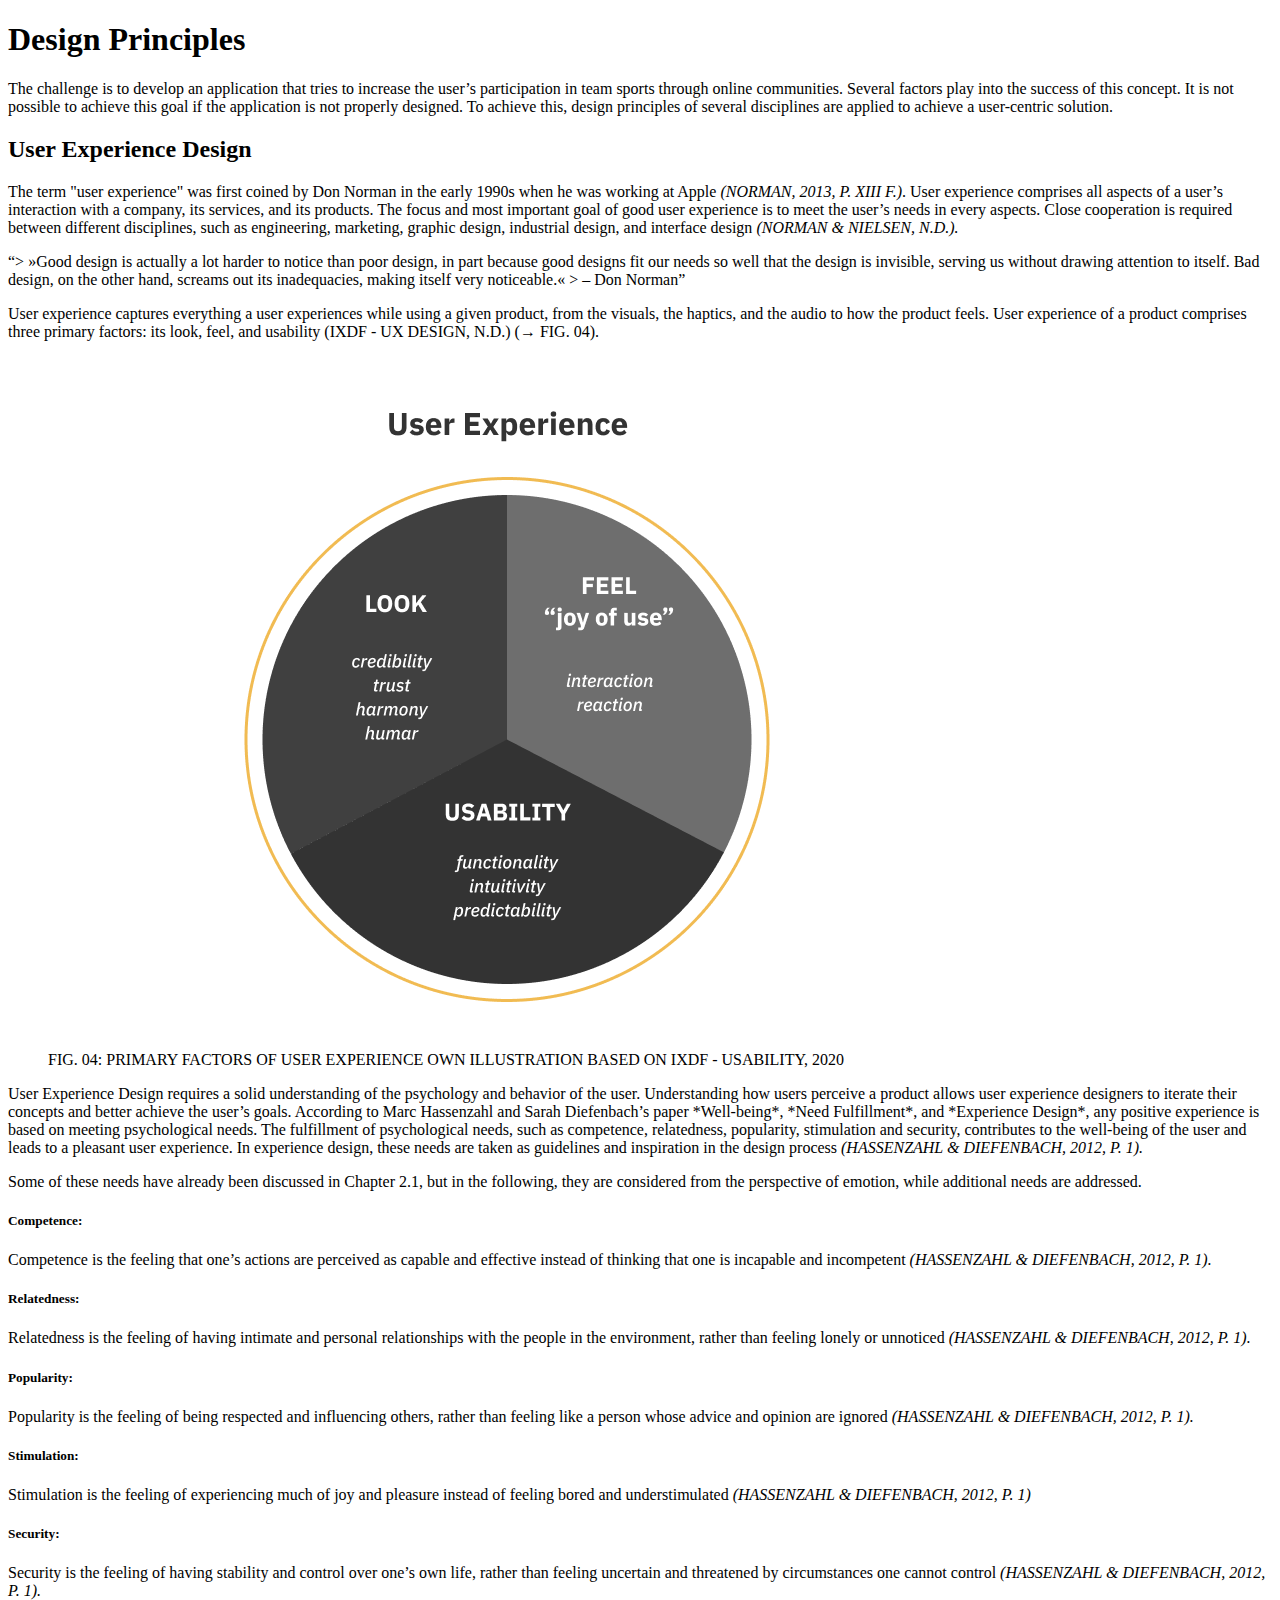
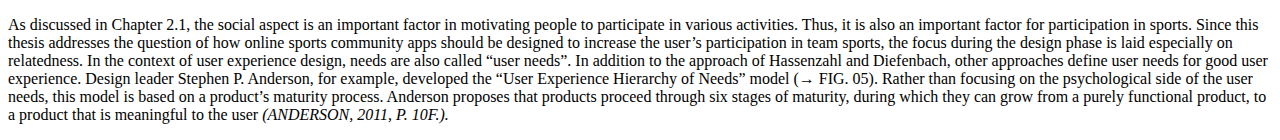
==== chapter/design-principles.html @ 21b3aab6 "created index.html" ====
<!DOCTYPE html>
<html lang="en">
<head>
    <meta charset="UTF-8">
    <meta http-equiv="X-UA-Compatible" content="IE=edge">
    <meta name="viewport" content="width=device-width, initial-scale=1.0">
    <title>Document</title>
</head>
<body>
    <h1>Design Principles</h1>
    <p>The challenge is to develop an application that tries to increase the user’s participation in team sports through online communities. Several factors play into the success of this concept. It is not possible to achieve this goal if the application is not properly designed. To achieve this, design principles of several disciplines are applied to achieve a user-centric solution.</p>
    
    <h2>User Experience Design</h2>
    <p>The term "user experience" was first coined by Don Norman in the early 1990s when he was working at Apple <cite>(NORMAN, 2013, P. XIII F.)</cite>. User experience comprises all aspects of a user’s interaction with a company, its services, and its products. The focus and most important goal of good user experience is to meet the user’s needs in every aspects. Close cooperation is required between different disciplines, such as engineering, marketing, graphic design, industrial design, and interface design <cite>(NORMAN & NIELSEN, N.D.).</cite></p>

    <p><q>> »Good design is actually a lot harder to notice than poor design, in part because good designs fit our needs so well that the design is invisible, serving us without drawing attention to itself. Bad design, on the other hand, screams out its inadequacies, making itself very noticeable.«
        > – Don Norman</q></p>

    <p>User experience captures everything a user experiences while using a given product, from the visuals, the haptics, and the audio to how the product feels. User experience of a product comprises three primary factors: its look, feel, and usability (IXDF - UX DESIGN, N.D.) (→ FIG. 04).</p>

<figure>
    <img src="/_data/images/user-experience.png" alt="User Experience">
    <figcaption>FIG. 04: PRIMARY FACTORS OF USER EXPERIENCE
                OWN ILLUSTRATION BASED ON IXDF - USABILITY, 2020</figcaption>
</figure>
            

    <p>User Experience Design requires a solid understanding of the psychology and behavior of the user. Understanding how users perceive a product allows user experience designers to iterate their concepts and better achieve the user’s goals. According to Marc Hassenzahl and Sarah Diefenbach’s paper *Well-being*, *Need Fulfillment*, and *Experience Design*, any positive experience is based on meeting psychological needs. The fulfillment of psychological needs, such as competence, relatedness, popularity, stimulation and security, contributes to the well-being of the user and leads to a pleasant user experience. In experience design, these needs are taken as guidelines and inspiration in the design process <cite>(HASSENZAHL & DIEFENBACH, 2012, P. 1).</cite></p>

    <p>Some of these needs have already been discussed in Chapter 2.1, but in the following, they are considered from the perspective of emotion, while additional needs are addressed.</p>

    <h5>Competence:</h5>
    <p>Competence is the feeling that one’s actions are perceived as capable and effective instead of thinking that one is incapable and incompetent <cite>(HASSENZAHL & DIEFENBACH, 2012, P. 1).</cite></p>

    <h5>Relatedness:</h5>
    <p>Relatedness is the feeling of having intimate and personal relationships with the people in the environment, rather than feeling lonely or unnoticed <cite>(HASSENZAHL & DIEFENBACH, 2012, P. 1).</cite></p>

    <h5>Popularity:</h5>
    <p>Popularity is the feeling of being respected and influencing others, rather than feeling like a person whose advice and opinion are ignored <cite>(HASSENZAHL & DIEFENBACH, 2012, P. 1).</cite></p>

    <h5>Stimulation:</h5>
    <p>Stimulation is the feeling of experiencing much of joy and pleasure instead of feeling bored and understimulated         
     <cite>(HASSENZAHL & DIEFENBACH, 2012, P. 1)</cite></p>

    <h5>Security:</h5>
    <p>Security is the feeling of having stability and control over one’s own life, rather than feeling uncertain and threatened by circumstances one cannot control <cite>(HASSENZAHL & DIEFENBACH, 2012, P. 1).</cite></p>

    <p>As discussed in Chapter 2.1, the social aspect is an important factor in motivating people to participate in various activities. Thus, it is also an important factor for participation in sports. Since this thesis addresses the question of how online sports community apps should be designed to increase the user’s participation in team sports, the focus during the design phase is laid especially on relatedness.

        In the context of user experience design, needs are also called “user needs”. In addition to the approach of Hassenzahl and Diefenbach, other approaches define user needs for good user experience. Design leader Stephen P. Anderson, for example, developed the “User Experience Hierarchy of Needs” model (→ FIG. 05). Rather than focusing on the psychological side of the user needs, this model is based on a product’s maturity process. Anderson proposes that products proceed through six stages of maturity, during which they can grow from a purely functional product, to a product that is meaningful to the user <cite>(ANDERSON, 2011, P. 10F.).</cite></p>


</body>
</html>
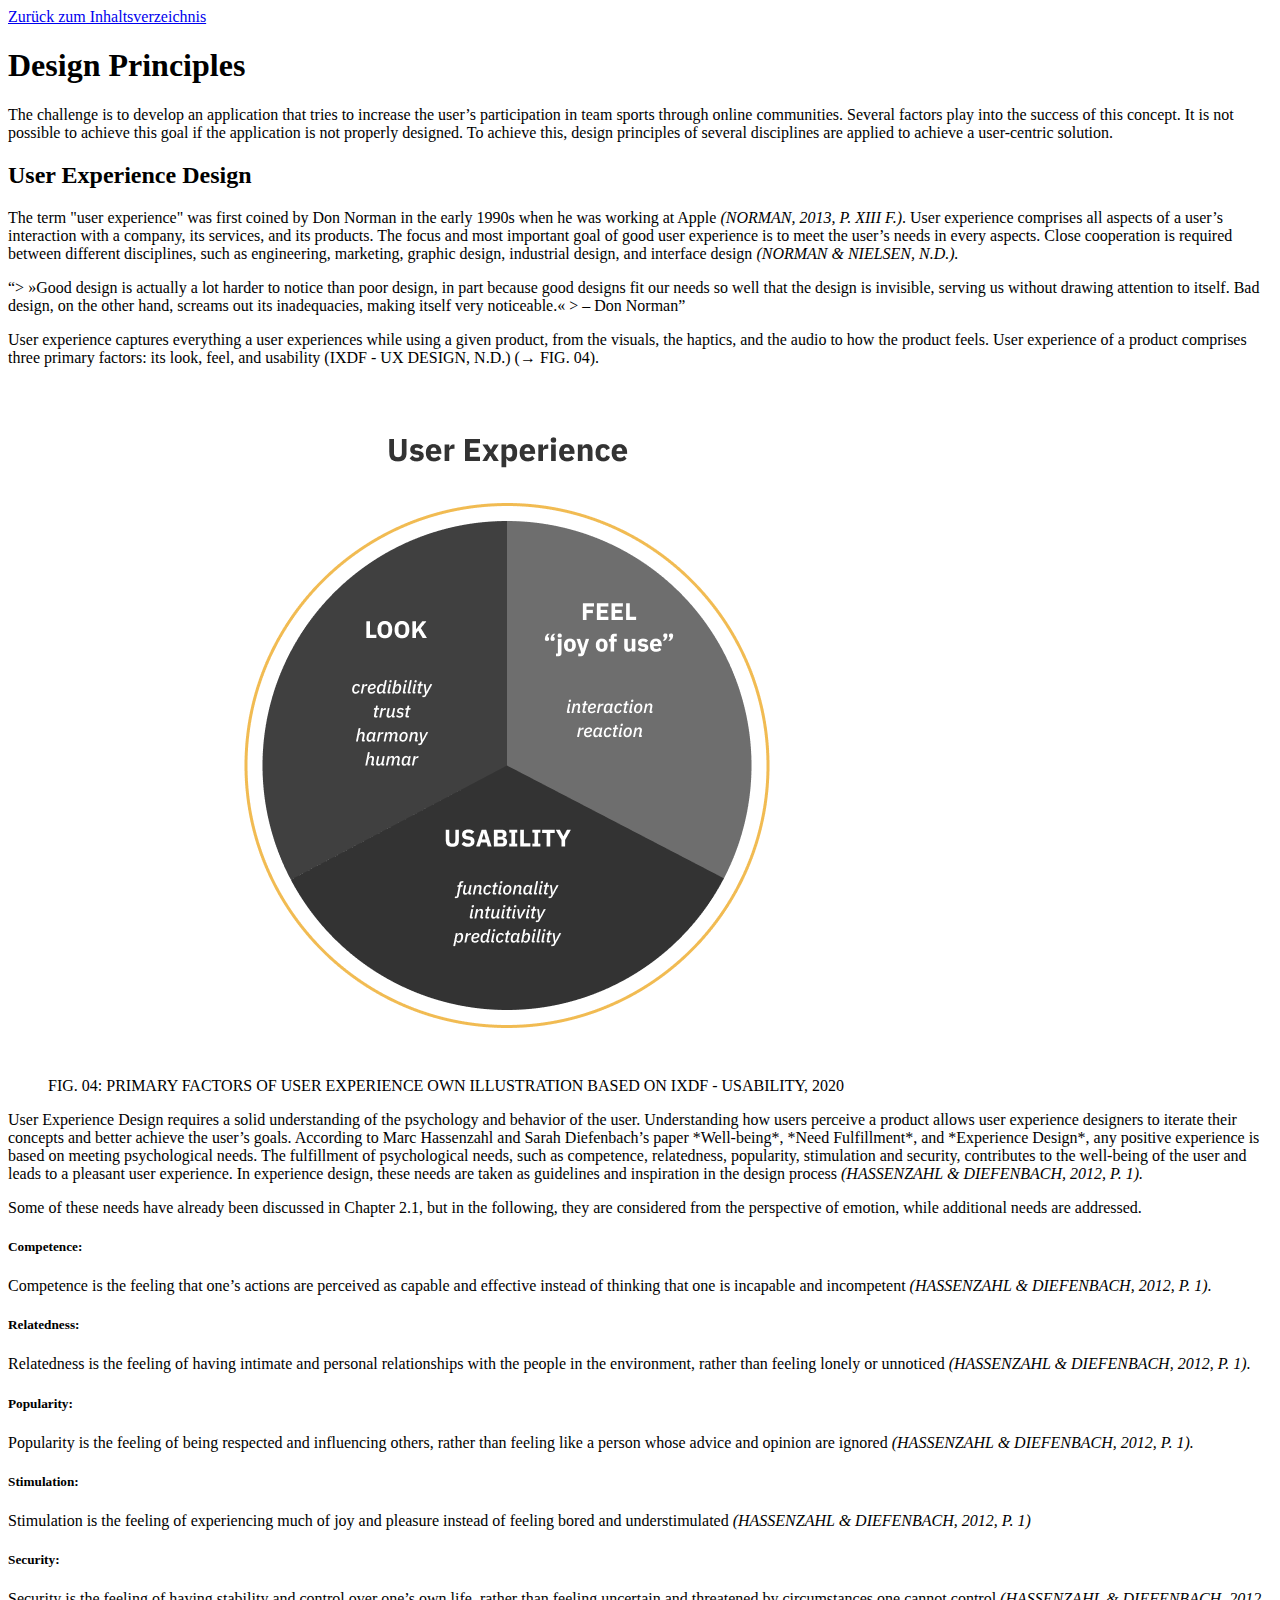
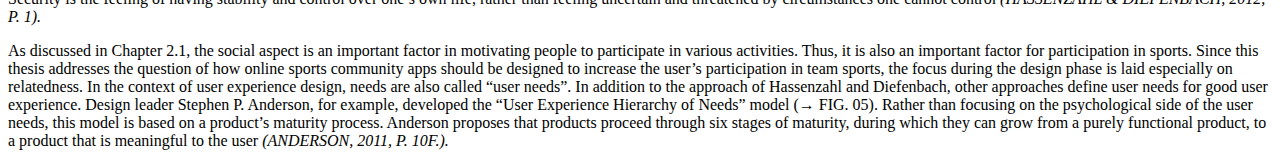
==== commit c9163043: "created index.html" ====
--- a/chapter/design-principles.html
+++ b/chapter/design-principles.html
@@ -8,8 +8,11 @@
     <title>Document</title>
 </head>
 <body>
+    <a href="../index.html">Zurück zum Inhaltsverzeichnis</a>
     <h1>Design Principles</h1>
     <p>The challenge is to develop an application that tries to increase the user’s participation in team sports through online communities. Several factors play into the success of this concept. It is not possible to achieve this goal if the application is not properly designed. To achieve this, design principles of several disciplines are applied to achieve a user-centric solution.</p>
+
+
     
     <h2>User Experience Design</h2>
     <p>The term "user experience" was first coined by Don Norman in the early 1990s when he was working at Apple <cite>(NORMAN, 2013, P. XIII F.)</cite>. User experience comprises all aspects of a user’s interaction with a company, its services, and its products. The focus and most important goal of good user experience is to meet the user’s needs in every aspects. Close cooperation is required between different disciplines, such as engineering, marketing, graphic design, industrial design, and interface design <cite>(NORMAN & NIELSEN, N.D.).</cite></p>
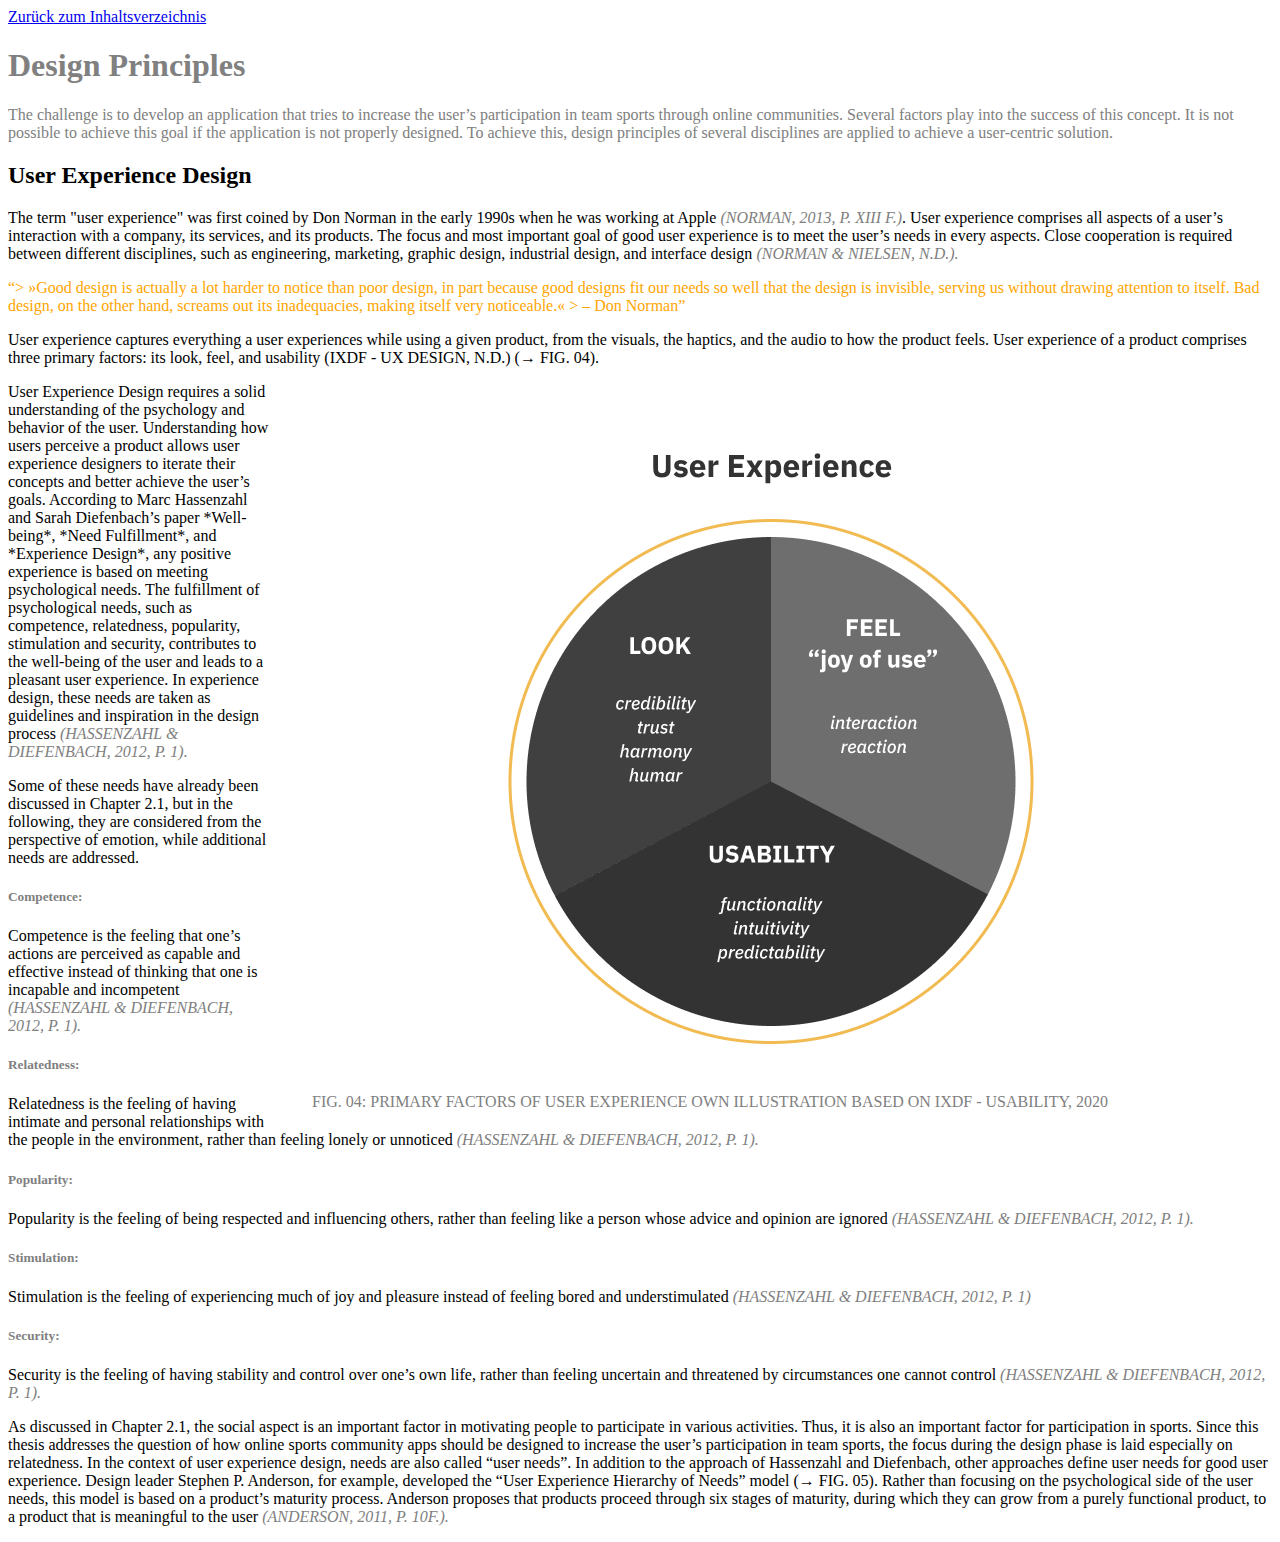
==== commit 7b6ce1c3: "created style.css" ====
--- a/chapter/design-principles.html
+++ b/chapter/design-principles.html
@@ -5,12 +5,15 @@
     <meta charset="UTF-8">
     <meta http-equiv="X-UA-Compatible" content="IE=edge">
     <meta name="viewport" content="width=device-width, initial-scale=1.0">
+    <link rel="stylesheet" type="text/css" href="style.css" />
     <title>Document</title>
 </head>
 <body>
     <a href="../index.html">Zurück zum Inhaltsverzeichnis</a>
+    
+    <div id = "design">
     <h1>Design Principles</h1>
-    <p>The challenge is to develop an application that tries to increase the user’s participation in team sports through online communities. Several factors play into the success of this concept. It is not possible to achieve this goal if the application is not properly designed. To achieve this, design principles of several disciplines are applied to achieve a user-centric solution.</p>
+    <p>The challenge is to develop an application that tries to increase the user’s participation in team sports through online communities. Several factors play into the success of this concept. It is not possible to achieve this goal if the application is not properly designed. To achieve this, design principles of several disciplines are applied to achieve a user-centric solution.</p></div>
 
 
     
--- a/chapter/style.css
+++ b/chapter/style.css
@@ -0,0 +1,47 @@
+body{
+
+    color: black;
+
+}
+
+cite{
+
+    color: gray;
+    
+
+}
+
+q{
+
+    color: orange;
+    
+	
+
+}
+
+#design{
+
+    color: gray;
+
+}
+
+
+h5{
+
+    color: gray;
+
+}
+
+figure {
+
+    width: auto ;
+    float: right ;
+
+}
+
+figcaption{
+
+    color: gray;
+    size: 8px;
+
+}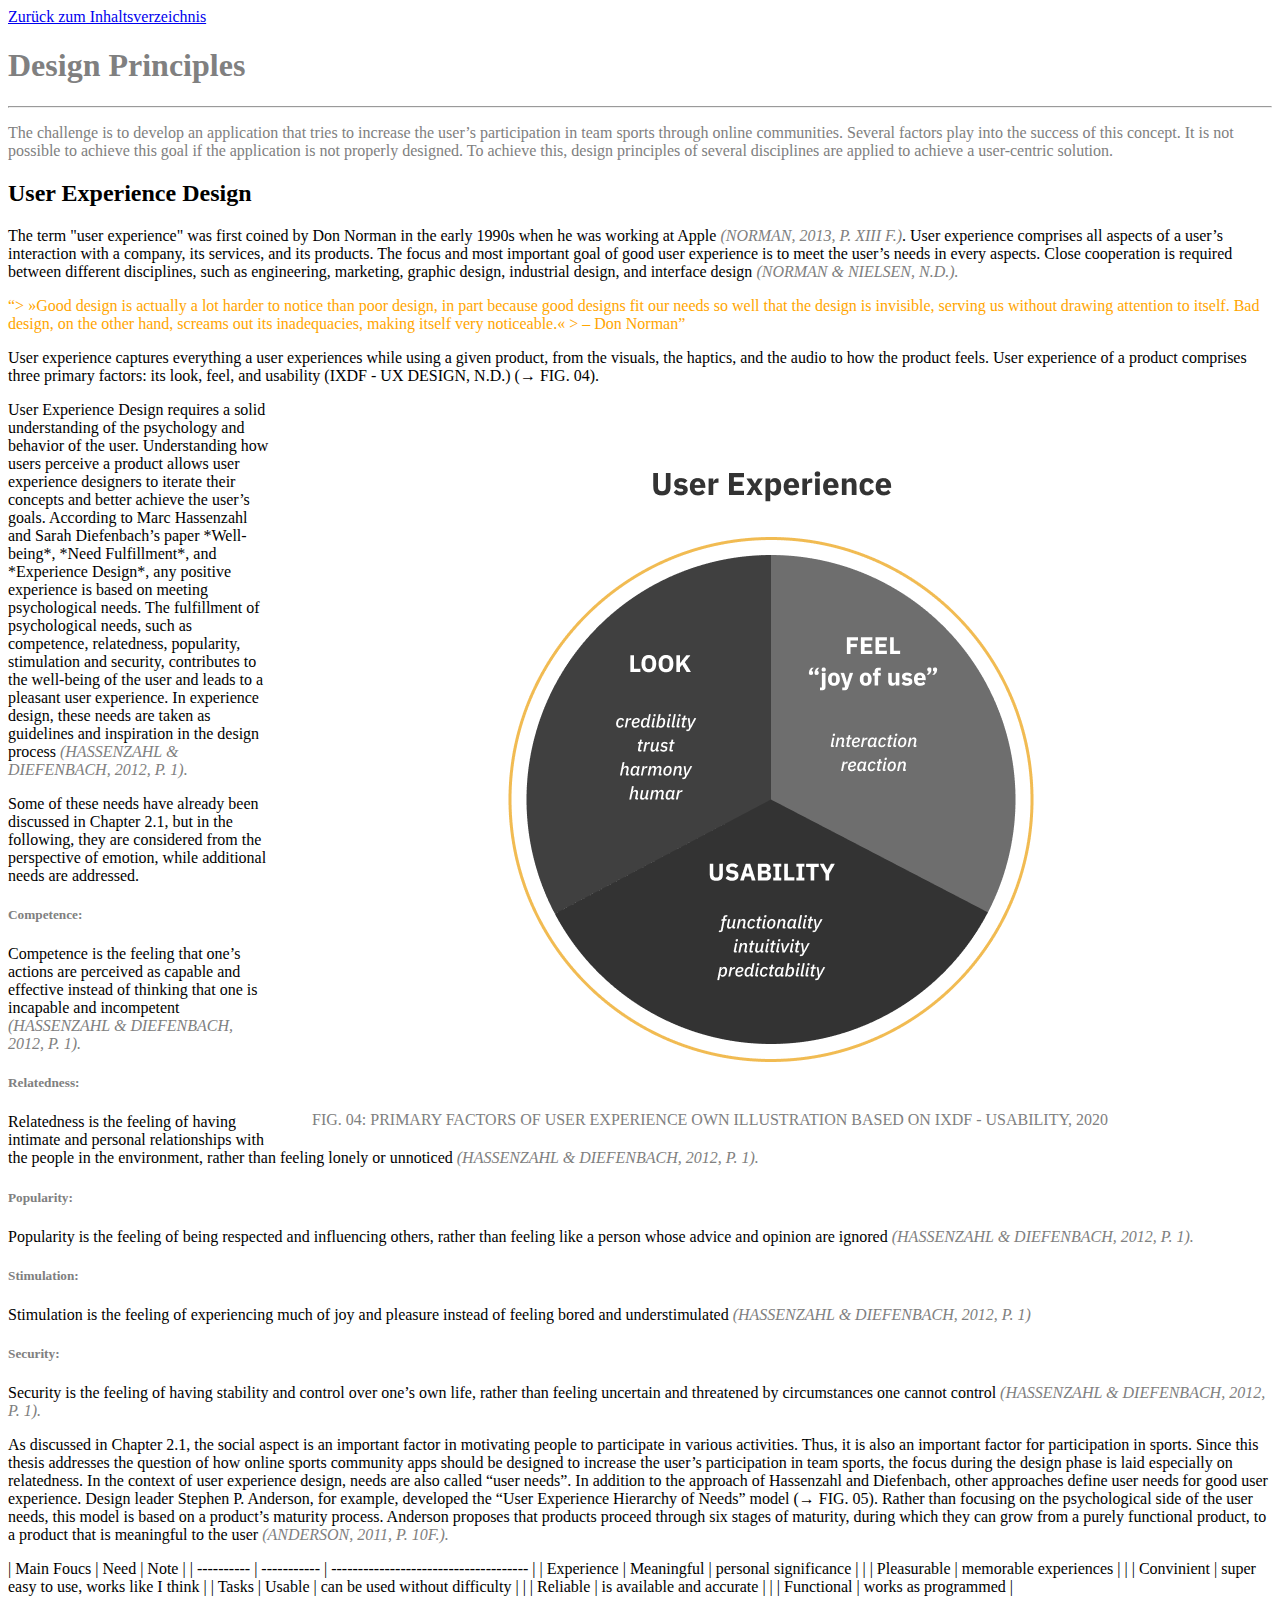
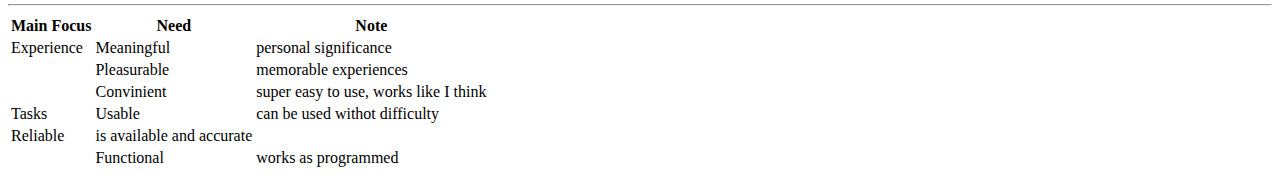
==== commit 423e5336: "added table" ====
--- a/chapter/design-principles.html
+++ b/chapter/design-principles.html
@@ -13,6 +13,7 @@
     
     <div id = "design">
     <h1>Design Principles</h1>
+    <hr>
     <p>The challenge is to develop an application that tries to increase the user’s participation in team sports through online communities. Several factors play into the success of this concept. It is not possible to achieve this goal if the application is not properly designed. To achieve this, design principles of several disciplines are applied to achieve a user-centric solution.</p></div>
 
 
@@ -56,6 +57,30 @@
 
         In the context of user experience design, needs are also called “user needs”. In addition to the approach of Hassenzahl and Diefenbach, other approaches define user needs for good user experience. Design leader Stephen P. Anderson, for example, developed the “User Experience Hierarchy of Needs” model (→ FIG. 05). Rather than focusing on the psychological side of the user needs, this model is based on a product’s maturity process. Anderson proposes that products proceed through six stages of maturity, during which they can grow from a purely functional product, to a product that is meaningful to the user <cite>(ANDERSON, 2011, P. 10F.).</cite></p>
 
+| Main Foucs | Need        | Note                                  |
+| ---------- | ----------- | ------------------------------------- |
+| Experience | Meaningful  | personal significance                 |
+|            | Pleasurable | memorable experiences                 |
+|            | Convinient  | super easy to use, works like I think |
+| Tasks      | Usable      | can be used without difficulty        |
+|            | Reliable    | is available and accurate             |
+|            | Functional  | works as programmed                   |
+
+
+        <table>
+
+            <tr>    <th>Main Focus</th>             <th>Need</th>         <th>Note</th></tr>
+            <hr>
+            <tr>    <td>Experience</td>             <td>Meaningful</td>   <td>personal significance</td></tr>
+            <tr>    <td></td>                       <td>Pleasurable</td>  <td>memorable experiences</td></tr>
+            <tr>    <td></td>                       <td>Convinient</td>   <td>super easy to use, works like I think</td></td></tr>
+            <tr>    <td>Tasks</td>                  <td>Usable</td>       <td>can be used withot difficulty</td></tr>
+            <tr>    <td>Reliable</td>               <td>is available and accurate</td></tr>
+            <tr>    <td></td>                       <td>Functional</td>   <td>works as programmed</td></tr>
+
+
+        </table>
+
 
 </body>
 </html>
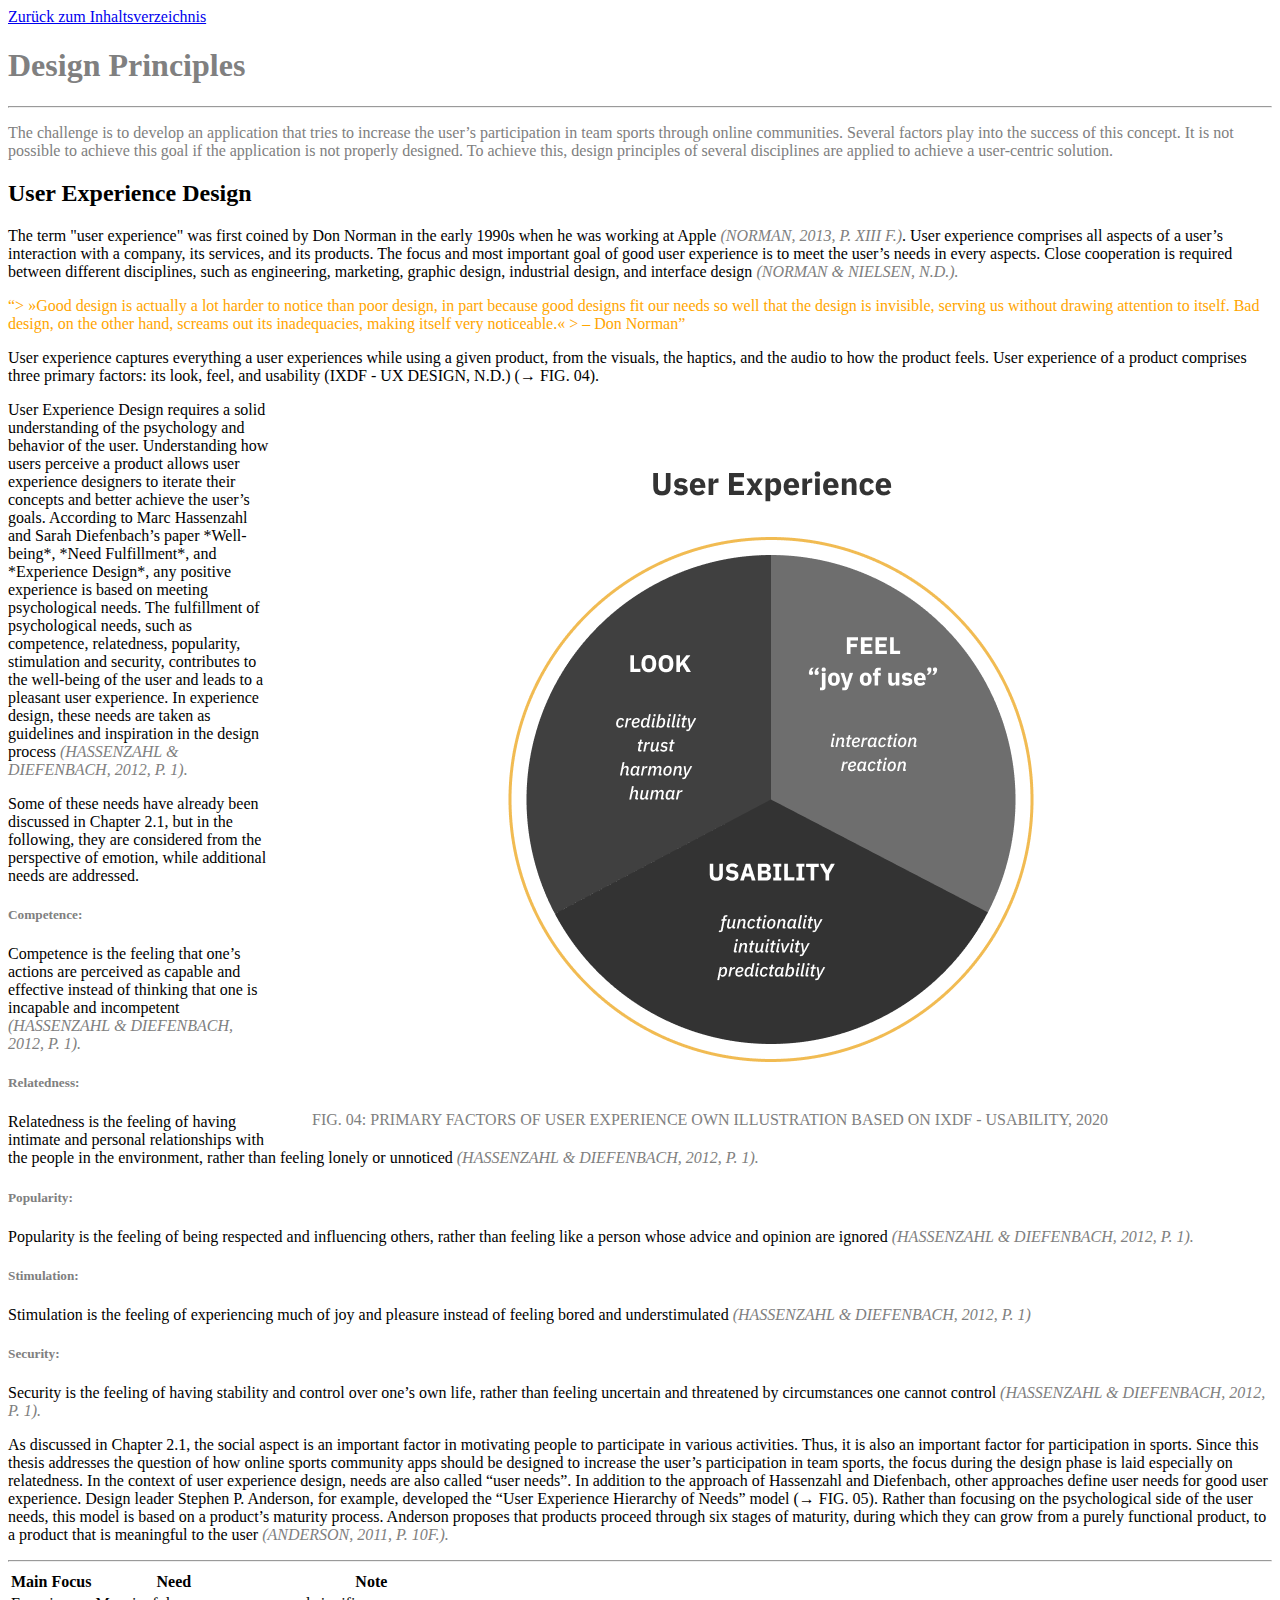
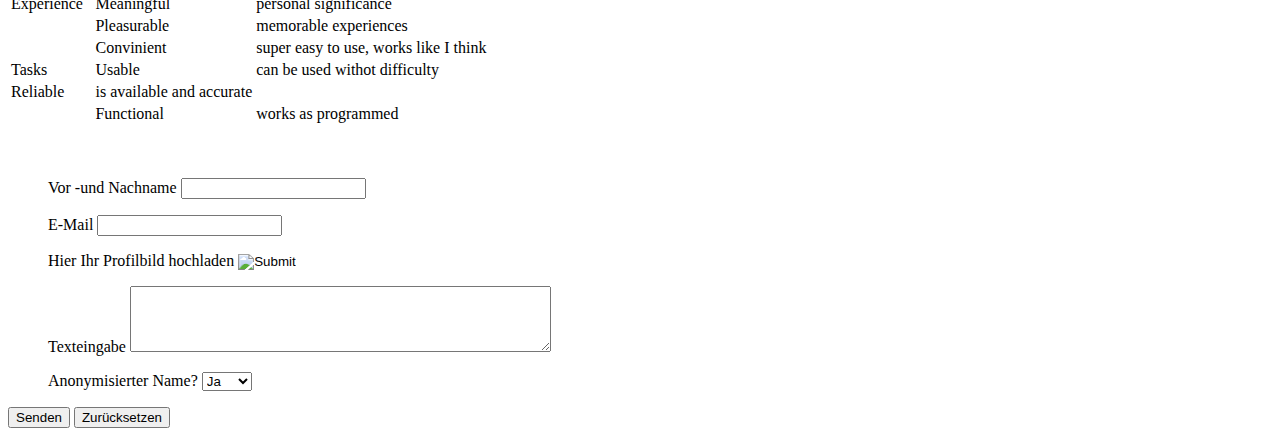
==== commit bdfa105c: "added form" ====
--- a/chapter/design-principles.html
+++ b/chapter/design-principles.html
@@ -57,15 +57,6 @@
 
         In the context of user experience design, needs are also called “user needs”. In addition to the approach of Hassenzahl and Diefenbach, other approaches define user needs for good user experience. Design leader Stephen P. Anderson, for example, developed the “User Experience Hierarchy of Needs” model (→ FIG. 05). Rather than focusing on the psychological side of the user needs, this model is based on a product’s maturity process. Anderson proposes that products proceed through six stages of maturity, during which they can grow from a purely functional product, to a product that is meaningful to the user <cite>(ANDERSON, 2011, P. 10F.).</cite></p>
 
-| Main Foucs | Need        | Note                                  |
-| ---------- | ----------- | ------------------------------------- |
-| Experience | Meaningful  | personal significance                 |
-|            | Pleasurable | memorable experiences                 |
-|            | Convinient  | super easy to use, works like I think |
-| Tasks      | Usable      | can be used without difficulty        |
-|            | Reliable    | is available and accurate             |
-|            | Functional  | works as programmed                   |
-
 
         <table>
 
@@ -80,6 +71,48 @@
 
 
         </table>
+        
+        <br><br>
+
+        <form>
+                <ul>
+                    <label for="name">Vor -und Nachname</label>
+                    <input type="text" name="name">
+                </ul>
+                
+                <ul>
+                    <label for="email">E-Mail</label>
+                    <input type="email" name="email">
+                </ul>
+                
+                <ul>
+                    <label for="profilbild">Hier Ihr Profilbild hochladen</label>
+                    <input type="image" name="image">
+                </ul>
+                
+
+                <ul>
+                    <label for="textarea">Texteingabe</label>
+                    <textarea name="textarea" rows="4" cols="50"></textarea>
+                </ul>
+
+                <ul>
+                    <label for="anonym">Anonymisierter Name? </label>
+                    <select name ="anoynm">
+
+                        <option value="ja">Ja</option>
+                        <option value="nein">Nein</option>
+
+                    </select>
+                </ul>
+
+                
+                <button type="submit">Senden</button>
+                <button type="reset">Zurücksetzen</button>
+                
+
+        
+        </form>
 
 
 </body>
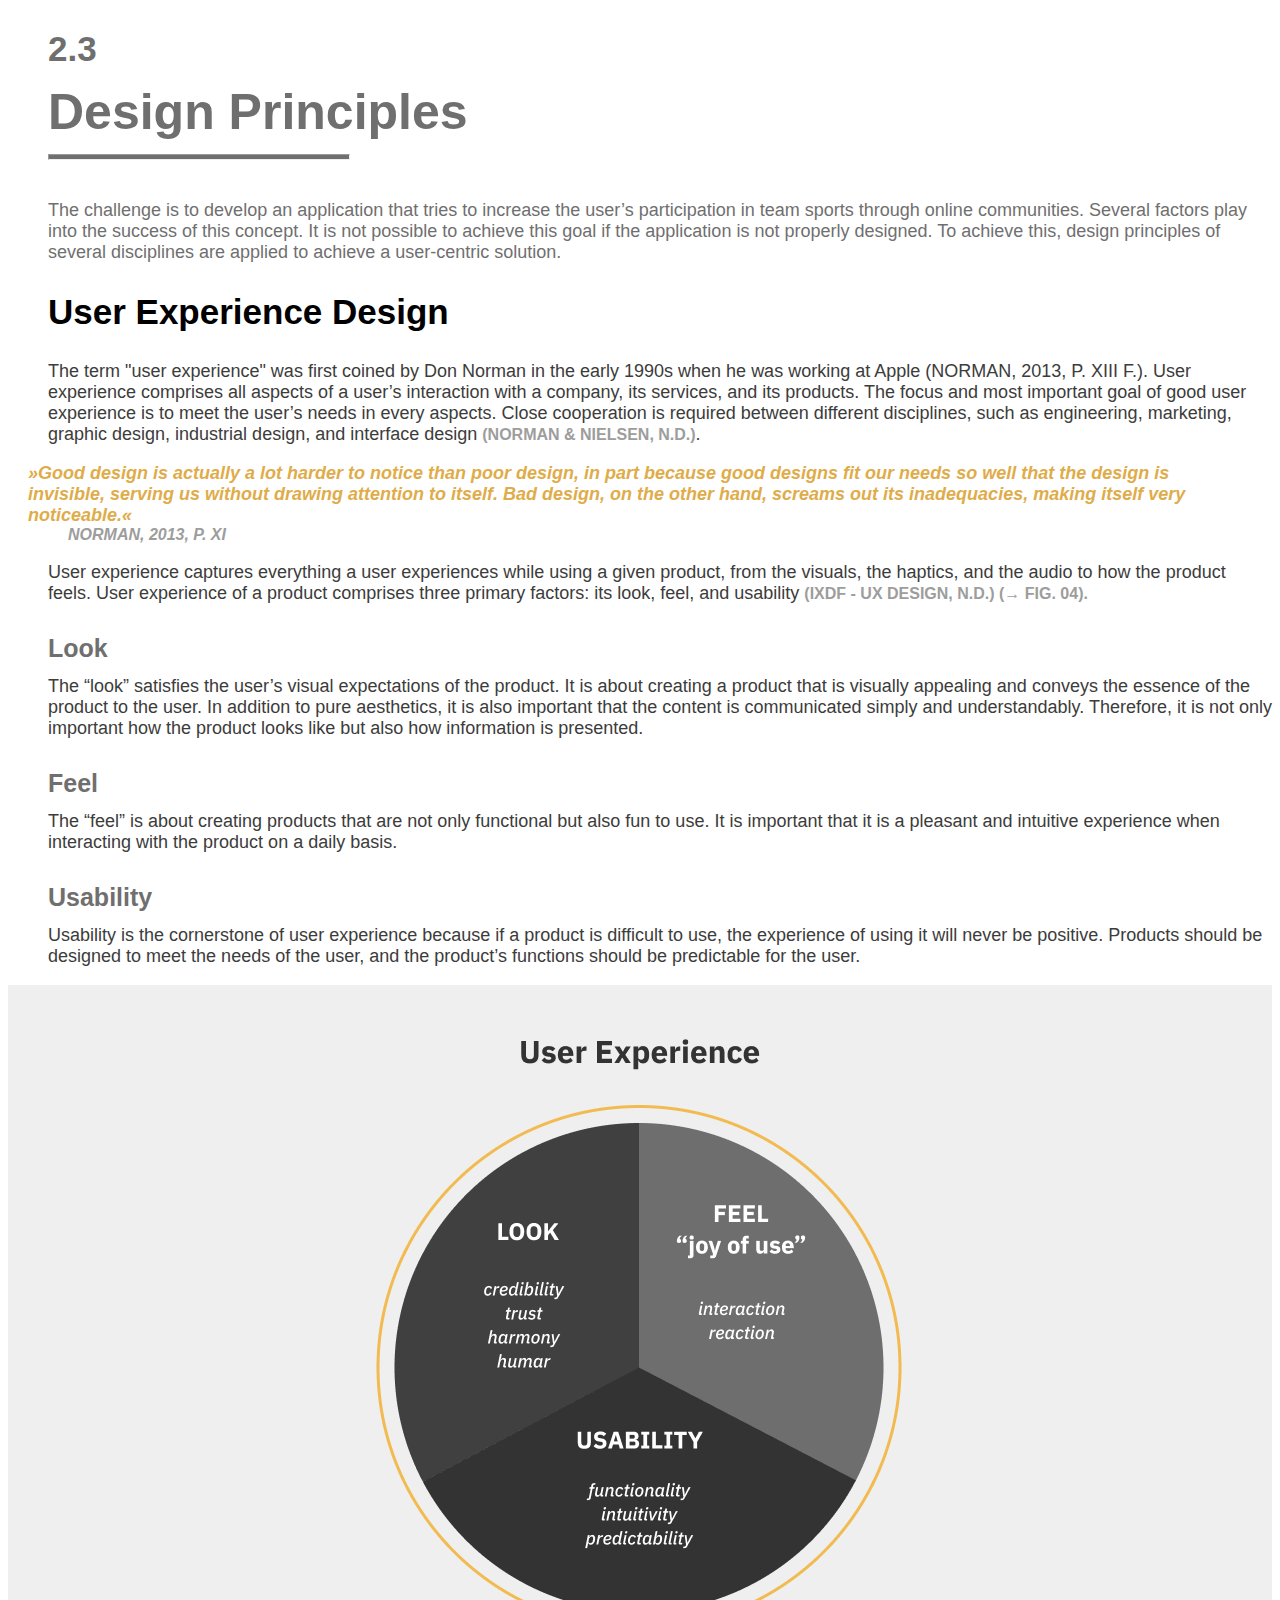
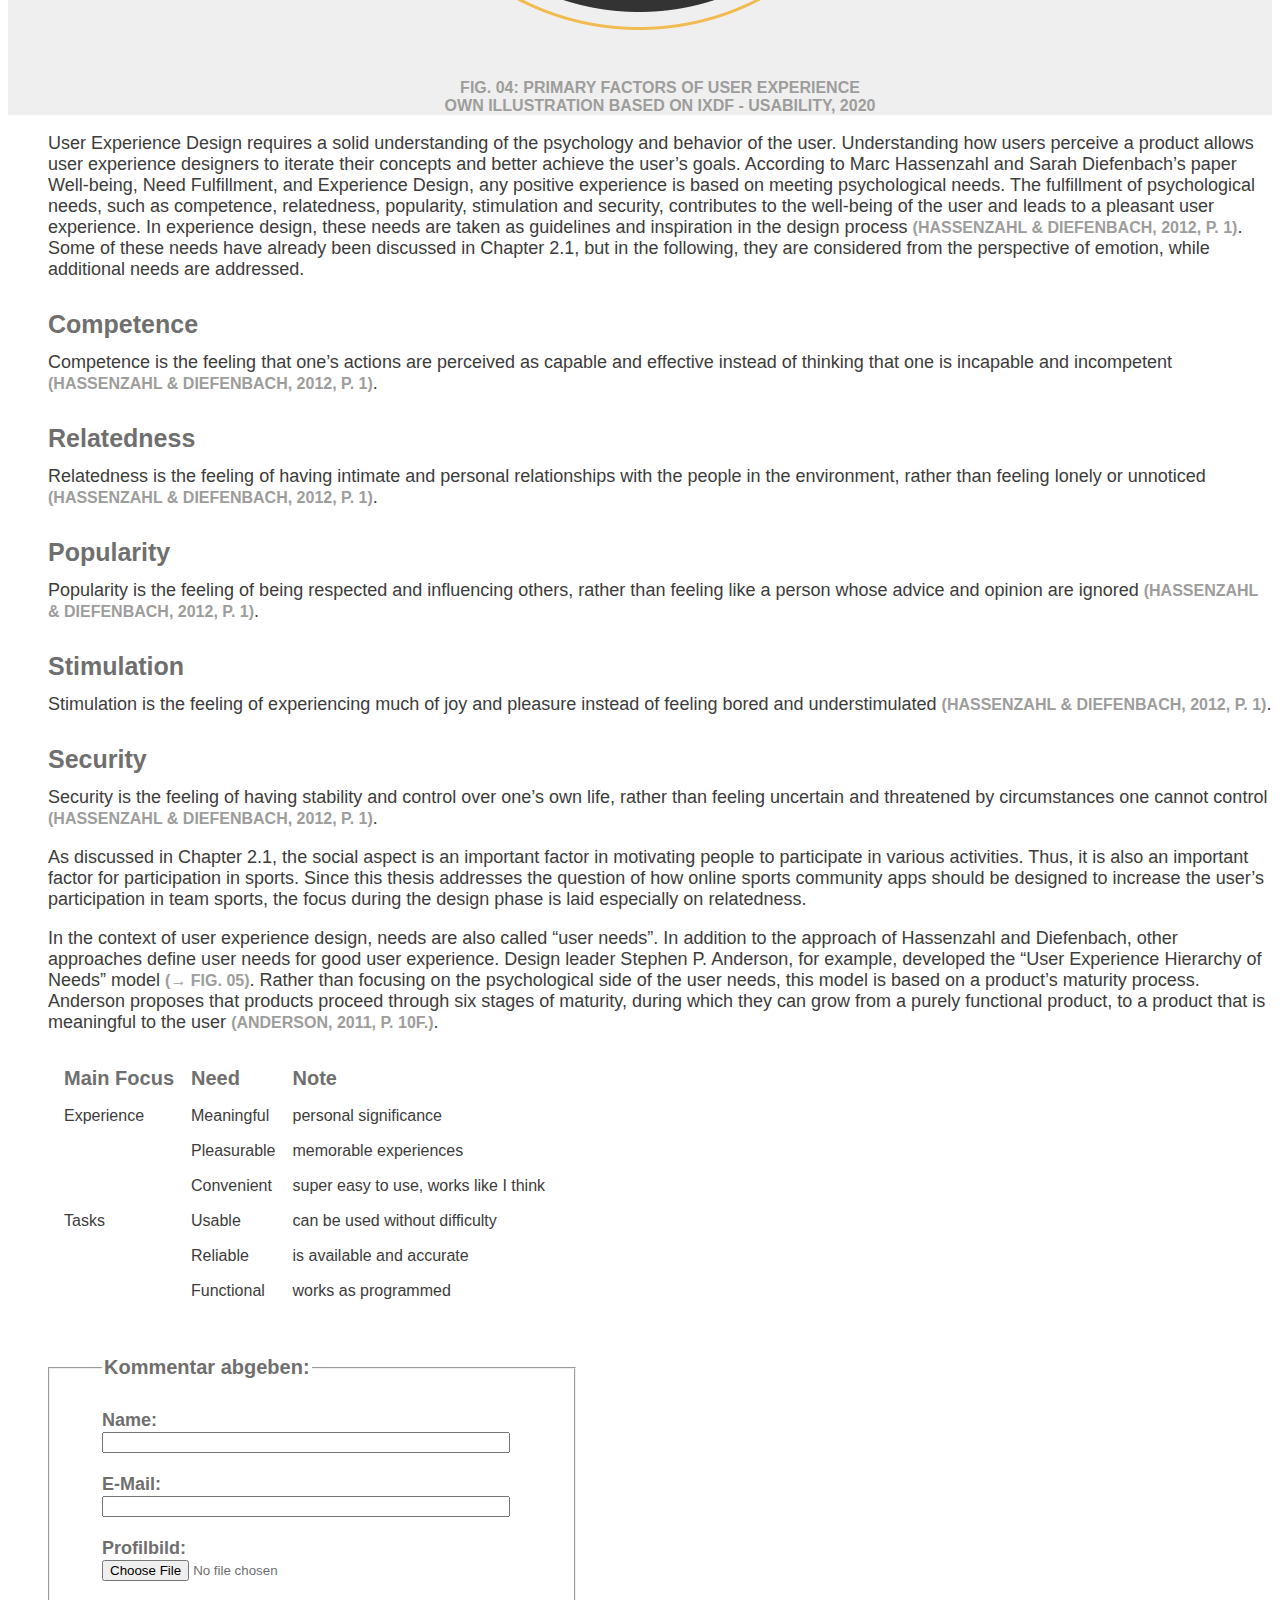
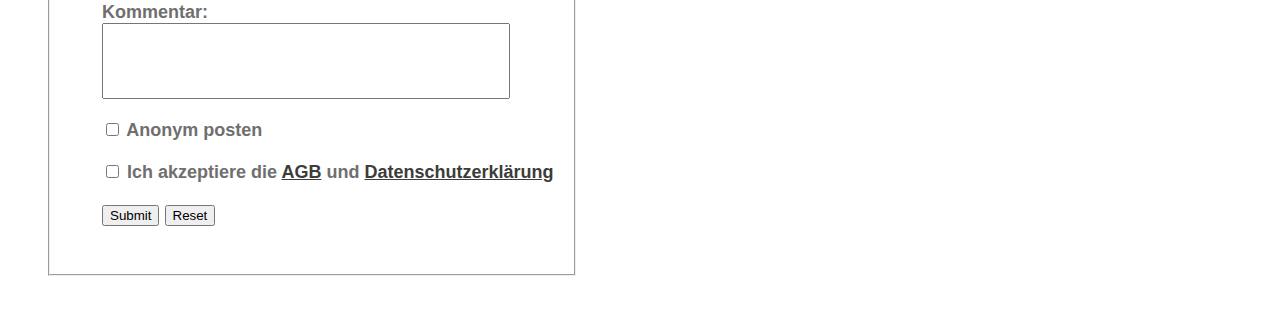
==== commit 2402ee56: "modified design" ====
--- a/chapter/design-principles.html
+++ b/chapter/design-principles.html
@@ -1,121 +1,214 @@
 
 <!DOCTYPE html>
 <html lang="en">
+
+
+
 <head>
     <meta charset="UTF-8">
     <meta http-equiv="X-UA-Compatible" content="IE=edge">
     <meta name="viewport" content="width=device-width, initial-scale=1.0">
-    <link rel="stylesheet" type="text/css" href="style.css" />
-    <title>Document</title>
+    <title>Design Principles</title>
+    <link rel="stylesheet" href="style.css">
+
 </head>
+
 <body>
-    <a href="../index.html">Zurück zum Inhaltsverzeichnis</a>
-    
-    <div id = "design">
+
+    <h2 class="chapter-number">2.3</h2>
     <h1>Design Principles</h1>
     <hr>
-    <p>The challenge is to develop an application that tries to increase the user’s participation in team sports through online communities. Several factors play into the success of this concept. It is not possible to achieve this goal if the application is not properly designed. To achieve this, design principles of several disciplines are applied to achieve a user-centric solution.</p></div>
-
-
-    
+    <p class="chapter-intro">The challenge is to develop an application that tries to increase the user’s participation
+        in team sports through
+        online communities. Several factors play into the success of this concept. It is not possible to achieve this
+        goal if the application is not properly designed. To achieve this, design principles of several disciplines are
+        applied to achieve a user-centric solution.</p>
+
     <h2>User Experience Design</h2>
-    <p>The term "user experience" was first coined by Don Norman in the early 1990s when he was working at Apple <cite>(NORMAN, 2013, P. XIII F.)</cite>. User experience comprises all aspects of a user’s interaction with a company, its services, and its products. The focus and most important goal of good user experience is to meet the user’s needs in every aspects. Close cooperation is required between different disciplines, such as engineering, marketing, graphic design, industrial design, and interface design <cite>(NORMAN & NIELSEN, N.D.).</cite></p>
-
-    <p><q>> »Good design is actually a lot harder to notice than poor design, in part because good designs fit our needs so well that the design is invisible, serving us without drawing attention to itself. Bad design, on the other hand, screams out its inadequacies, making itself very noticeable.«
-        > – Don Norman</q></p>
-
-    <p>User experience captures everything a user experiences while using a given product, from the visuals, the haptics, and the audio to how the product feels. User experience of a product comprises three primary factors: its look, feel, and usability (IXDF - UX DESIGN, N.D.) (→ FIG. 04).</p>
-
-<figure>
-    <img src="/_data/images/user-experience.png" alt="User Experience">
-    <figcaption>FIG. 04: PRIMARY FACTORS OF USER EXPERIENCE
-                OWN ILLUSTRATION BASED ON IXDF - USABILITY, 2020</figcaption>
-</figure>
-            
-
-    <p>User Experience Design requires a solid understanding of the psychology and behavior of the user. Understanding how users perceive a product allows user experience designers to iterate their concepts and better achieve the user’s goals. According to Marc Hassenzahl and Sarah Diefenbach’s paper *Well-being*, *Need Fulfillment*, and *Experience Design*, any positive experience is based on meeting psychological needs. The fulfillment of psychological needs, such as competence, relatedness, popularity, stimulation and security, contributes to the well-being of the user and leads to a pleasant user experience. In experience design, these needs are taken as guidelines and inspiration in the design process <cite>(HASSENZAHL & DIEFENBACH, 2012, P. 1).</cite></p>
-
-    <p>Some of these needs have already been discussed in Chapter 2.1, but in the following, they are considered from the perspective of emotion, while additional needs are addressed.</p>
-
-    <h5>Competence:</h5>
-    <p>Competence is the feeling that one’s actions are perceived as capable and effective instead of thinking that one is incapable and incompetent <cite>(HASSENZAHL & DIEFENBACH, 2012, P. 1).</cite></p>
-
-    <h5>Relatedness:</h5>
-    <p>Relatedness is the feeling of having intimate and personal relationships with the people in the environment, rather than feeling lonely or unnoticed <cite>(HASSENZAHL & DIEFENBACH, 2012, P. 1).</cite></p>
-
-    <h5>Popularity:</h5>
-    <p>Popularity is the feeling of being respected and influencing others, rather than feeling like a person whose advice and opinion are ignored <cite>(HASSENZAHL & DIEFENBACH, 2012, P. 1).</cite></p>
-
-    <h5>Stimulation:</h5>
-    <p>Stimulation is the feeling of experiencing much of joy and pleasure instead of feeling bored and understimulated         
-     <cite>(HASSENZAHL & DIEFENBACH, 2012, P. 1)</cite></p>
-
-    <h5>Security:</h5>
-    <p>Security is the feeling of having stability and control over one’s own life, rather than feeling uncertain and threatened by circumstances one cannot control <cite>(HASSENZAHL & DIEFENBACH, 2012, P. 1).</cite></p>
-
-    <p>As discussed in Chapter 2.1, the social aspect is an important factor in motivating people to participate in various activities. Thus, it is also an important factor for participation in sports. Since this thesis addresses the question of how online sports community apps should be designed to increase the user’s participation in team sports, the focus during the design phase is laid especially on relatedness.
-
-        In the context of user experience design, needs are also called “user needs”. In addition to the approach of Hassenzahl and Diefenbach, other approaches define user needs for good user experience. Design leader Stephen P. Anderson, for example, developed the “User Experience Hierarchy of Needs” model (→ FIG. 05). Rather than focusing on the psychological side of the user needs, this model is based on a product’s maturity process. Anderson proposes that products proceed through six stages of maturity, during which they can grow from a purely functional product, to a product that is meaningful to the user <cite>(ANDERSON, 2011, P. 10F.).</cite></p>
-
-
-        <table>
-
-            <tr>    <th>Main Focus</th>             <th>Need</th>         <th>Note</th></tr>
-            <hr>
-            <tr>    <td>Experience</td>             <td>Meaningful</td>   <td>personal significance</td></tr>
-            <tr>    <td></td>                       <td>Pleasurable</td>  <td>memorable experiences</td></tr>
-            <tr>    <td></td>                       <td>Convinient</td>   <td>super easy to use, works like I think</td></td></tr>
-            <tr>    <td>Tasks</td>                  <td>Usable</td>       <td>can be used withot difficulty</td></tr>
-            <tr>    <td>Reliable</td>               <td>is available and accurate</td></tr>
-            <tr>    <td></td>                       <td>Functional</td>   <td>works as programmed</td></tr>
-
-
-        </table>
-        
-        <br><br>
-
-        <form>
-                <ul>
-                    <label for="name">Vor -und Nachname</label>
-                    <input type="text" name="name">
-                </ul>
-                
-                <ul>
-                    <label for="email">E-Mail</label>
-                    <input type="email" name="email">
-                </ul>
-                
-                <ul>
-                    <label for="profilbild">Hier Ihr Profilbild hochladen</label>
-                    <input type="image" name="image">
-                </ul>
-                
-
-                <ul>
-                    <label for="textarea">Texteingabe</label>
-                    <textarea name="textarea" rows="4" cols="50"></textarea>
-                </ul>
-
-                <ul>
-                    <label for="anonym">Anonymisierter Name? </label>
-                    <select name ="anoynm">
-
-                        <option value="ja">Ja</option>
-                        <option value="nein">Nein</option>
-
-                    </select>
-                </ul>
-
-                
-                <button type="submit">Senden</button>
-                <button type="reset">Zurücksetzen</button>
-                
-
-        
-        </form>
+    <p>The term "user experience" was first coined by Don Norman in the early 1990s when he was working at Apple
+        (NORMAN, 2013, P. XIII F.). User experience comprises all aspects of a user’s interaction with a company, its
+        services, and its products. The focus and most important goal of good user experience is to meet the user’s
+        needs in every aspects. Close cooperation is required between different disciplines, such as engineering,
+        marketing, graphic design, industrial design, and interface design <cite>(NORMAN & NIELSEN, N.D.)</cite>.</p>
+
+    <blockquote>
+        »Good design is actually a lot harder to notice than poor design, in part because good designs fit our needs
+        so well that the design is invisible, serving us without drawing attention to itself. Bad design, on the other
+        hand, screams out its inadequacies, making itself very noticeable.«
+        <figcaption>NORMAN, 2013, P. XI</figcaption>
+    </blockquote>
+
+    <p>User experience captures everything a user experiences while using a given product, from the visuals, the
+        haptics, and the audio to how the product feels. User experience of a product comprises three primary factors:
+        its look, feel, and usability <cite>(IXDF - UX DESIGN, N.D.) (→ FIG. 04).</cite></p>
+
+    <div>
+        <h3>Look</h3>
+
+        <p>The “look” satisfies the user’s visual expectations of the product. It is about creating
+            a product that is visually appealing and conveys the essence of the product
+            to the user. In addition to pure aesthetics, it is also important that the content is
+            communicated simply and understandably. Therefore, it is not only important
+            how the product looks like but also how information is presented.</p>
+
+        <h3>Feel</h3>
+
+        <p>The “feel” is about creating products that are not only functional but also fun to
+            use. It is important that it is a pleasant and intuitive experience when interacting
+            with the product on a daily basis.</p>
+
+        <h3>Usability</h3>
+
+        <p>Usability is the cornerstone of user experience because if a product is difficult
+            to use, the experience of using it will never be positive. Products should be designed
+            to meet the needs of the user, and the product’s functions should be predictable
+            for the user.</p>
+    </div>
+
+    <div id="user-experience-block">
+
+        <img src="../_data/images/user-experience.png" alt="User Experience" />
+
+
+
+        <figcaption>FIG. 04: PRIMARY FACTORS OF USER EXPERIENCE <br> OWN ILLUSTRATION BASED ON IXDF - USABILITY, 2020
+        </figcaption>
+
+    </div>
+
+    <p>User Experience Design requires a solid understanding of the psychology and
+        behavior of the user. Understanding how users perceive a product allows user
+        experience designers to iterate their concepts and better achieve the user’s
+        goals. According to Marc Hassenzahl and Sarah Diefenbach’s paper Well-being,
+        Need Fulfillment, and Experience Design, any positive experience is based on
+        meeting psychological needs. The fulfillment of psychological needs, such as
+        competence, relatedness, popularity, stimulation and security, contributes to
+        the well-being of the user and leads to a pleasant user experience. In experience
+        design, these needs are taken as guidelines and inspiration in the design
+        process <cite>(HASSENZAHL & DIEFENBACH, 2012, P. 1)</cite>.
+        Some of these needs have already been discussed in Chapter 2.1, but in the
+        following, they are considered from the perspective of emotion, while additional
+        needs are addressed.</p>
+
+
+    <div>
+        <h3>Competence</h3>
+
+        <p>Competence is the feeling that one’s actions are perceived as capable and effective
+            instead of thinking that one is incapable and incompetent <cite>(HASSENZAHL &
+                DIEFENBACH, 2012, P. 1)</cite>.</p>
+
+        <h3>Relatedness</h3>
+
+        <p>Relatedness is the feeling of having intimate and personal relationships with
+            the people in the environment, rather than feeling lonely or unnoticed <cite>(HASSENZAHL
+                & DIEFENBACH, 2012, P. 1)</cite>.</p>
+
+        <h3>Popularity</h3>
+
+        <p>Popularity is the feeling of being respected and influencing others, rather than
+            feeling like a person whose advice and opinion are ignored <cite>(HASSENZAHL & DIEFENBACH,
+                2012, P. 1)</cite>.</p>
+
+        <h3>Stimulation</h3>
+
+        <p>Stimulation is the feeling of experiencing much of joy and pleasure instead of
+            feeling bored and understimulated <cite>(HASSENZAHL & DIEFENBACH, 2012, P. 1)</cite>.</p>
+
+        <h3>Security</h3>
+
+        <p>Security is the feeling of having stability and control over one’s own life, rather
+            than feeling uncertain and threatened by circumstances one cannot control
+            <cite>(HASSENZAHL & DIEFENBACH, 2012, P. 1)</cite>.
+        </p>
+    </div>
+
+    <p>As discussed in Chapter 2.1, the social aspect is an important factor in motivating
+        people to participate in various activities. Thus, it is also an important
+        factor for participation in sports. Since this thesis addresses the question of
+        how online sports community apps should be designed to increase the user’s
+        participation in team sports, the focus during the design phase is laid especially
+        on relatedness.</p>
+
+    <p>In the context of user experience design, needs are also called “user needs”.
+        In addition to the approach of Hassenzahl and Diefenbach, other approaches
+        define user needs for good user experience. Design leader Stephen P. Anderson,
+        for example, developed the “User Experience Hierarchy of Needs” model <cite>(→ FIG.
+            05)</cite>. Rather than focusing on the psychological side of the user needs, this model
+        is based on a product’s maturity process. Anderson proposes that products proceed
+        through six stages of maturity, during which they can grow from a purely
+        functional product, to a product that is meaningful to the user <cite>(ANDERSON, 2011,
+            P. 10F.)</cite>.</p>
+
+    <table>
+        <tr>
+            <th>Main Focus</th>
+            <th>Need</th>
+            <th>Note</th>
+        </tr>
+        <tr>
+            <td>Experience</td>
+            <td>Meaningful</td>
+            <td>personal significance</td>
+        </tr>
+        <tr>
+            <td> </td>
+            <td>Pleasurable</td>
+            <td>memorable experiences</td>
+        </tr>
+        <tr>
+            <td> </td>
+            <td>Convenient</td>
+            <td>super easy to use, works like I think</td>
+        </tr>
+        <tr>
+            <td>Tasks</td>
+            <td>Usable</td>
+            <td>can be used without difficulty</td>
+        </tr>
+        <tr>
+            <td> </td>
+            <td>Reliable</td>
+            <td>is available and accurate</td>
+        </tr>
+        <tr>
+            <td> </td>
+            <td>Functional</td>
+            <td>works as programmed</td>
+        </tr>
+    </table>
+
+    <fieldset>
+        <legend>Kommentar abgeben:</legend>
+    <form>
+        <label for="name">Name:</label><br>
+        <input type="text" id="name" name="name"><br><br>
+
+        <label for="email">E-Mail:</label><br>
+        <input type="email" id="email" name="email"><br><br>
+
+        <label for="image">Profilbild:</label><br>
+        <input type="file" id="img" name="img" accept="image/*"><br><br>
+
+        <label for="comment">Kommentar:</label><br>
+        <input type="text" id="comment" name="comment"><br><br>
+
+        <input type="checkbox" id="anonym" name="anonym">
+        <label for="anonym">Anonym posten</label><br><br>
+
+        <input type="checkbox" id="datenschutz" name="datenschutz">
+        <label for="datenschutz">Ich akzeptiere die <a href="url">AGB</a> und <a href="url">Datenschutzerklärung</a></label> <br><br>
+
+        <input type="submit">
+
+        <input type="reset">
+
+    </form>
+</fieldset>
 
 
 </body>
+
 </html>
 
 
@@ -145,4 +238,3 @@
 
 
 
-
--- a/chapter/style.css
+++ b/chapter/style.css
@@ -1,47 +1,130 @@
-body{
+body {
+    font-family: 'calibri', 'Gill Sans', 'Gill Sans MT', 'Trebuchet MS', sans-serif;
+    font-style: normal;
+    font-weight: normal;
+}
 
+h1,
+h2,
+h3 {
+    color: #706F6F;
+    font-weight: bold;
+    margin-left: 40px;
+}
+
+h1 {
+    font-size: 50px;
+}
+
+h2 {
     color: black;
+    font-size: 35px;
+}
+
+h3 {
+    font-size: 25px;
+    margin-top: 30px;
+    margin-bottom: -5px;
+}
+
+.chapter-number {
+    color: #706F6F;
+    margin-bottom: -20px;
+}
+
+blockquote {
+    color: #DFAC4A;
+    font-weight: bold;
+    font-style: italic;
+    font-size: 18px;
+    margin-left: 20px;
+}
+
+p {
+    color: #3C3C3B;
+    font-size: 18px;
+    margin-left: 40px;
+}
+
+.chapter-intro {
+    color: #706F6F;
 
 }
 
-cite{
-
-    color: gray;
-    
-
+figcaption {
+    color: #9D9D9C;
+    font-size: 16px;
+    margin-left: 40px;
+    font-weight: bold;
 }
 
-q{
-
-    color: orange;
-    
-	
-
+cite {
+    color: #9D9D9C;
+    font-size: 16px;
+    font-style: normal;
+    font-weight: bold;
 }
 
-#design{
-
-    color: gray;
-
+hr {
+    background-color: #706F6F;
+    height: 4px;
+    width: 300px;
+    margin-left: 40px;
+    margin-top: -20px;
+    margin-bottom: 40px;
 }
 
-
-h5{
-
-    color: gray;
-
+#user-experience-block {
+    text-align: center;
+    background-color: #F0EFEF;
 }
 
-figure {
-
-    width: auto ;
-    float: right ;
-
+table {
+    color: #3C3C3B;
+    font-size: 16px;
+    margin-left: 40px;
+    text-align: left;
+    border-spacing: 15px;
 }
 
-figcaption{
+th {
+    color: #706F6F;
+    font-size: 20px;
+    border-radius: 0.25em;
+}
 
-    color: gray;
-    size: 8px;
+form,
+legend {
+    color: #706F6F;
+    margin-left: 40px;
+    margin-bottom: 40px;
+    font-size: 18px;
+    font-weight: bold;
+}
 
+fieldset {
+    margin-top: 40px;
+    margin-left: 40px;
+    margin-bottom: 40px;
+    height: 500px;
+    width: 500px;
+}
+
+legend {
+    font-size: 20px;
+    margin-bottom: 25px;
+}
+
+a {
+    color: #3C3C3B;
+}
+
+#name,
+#email,
+#comment {
+    width: 400px;
+}
+
+#comment {
+    height: 70px;
 }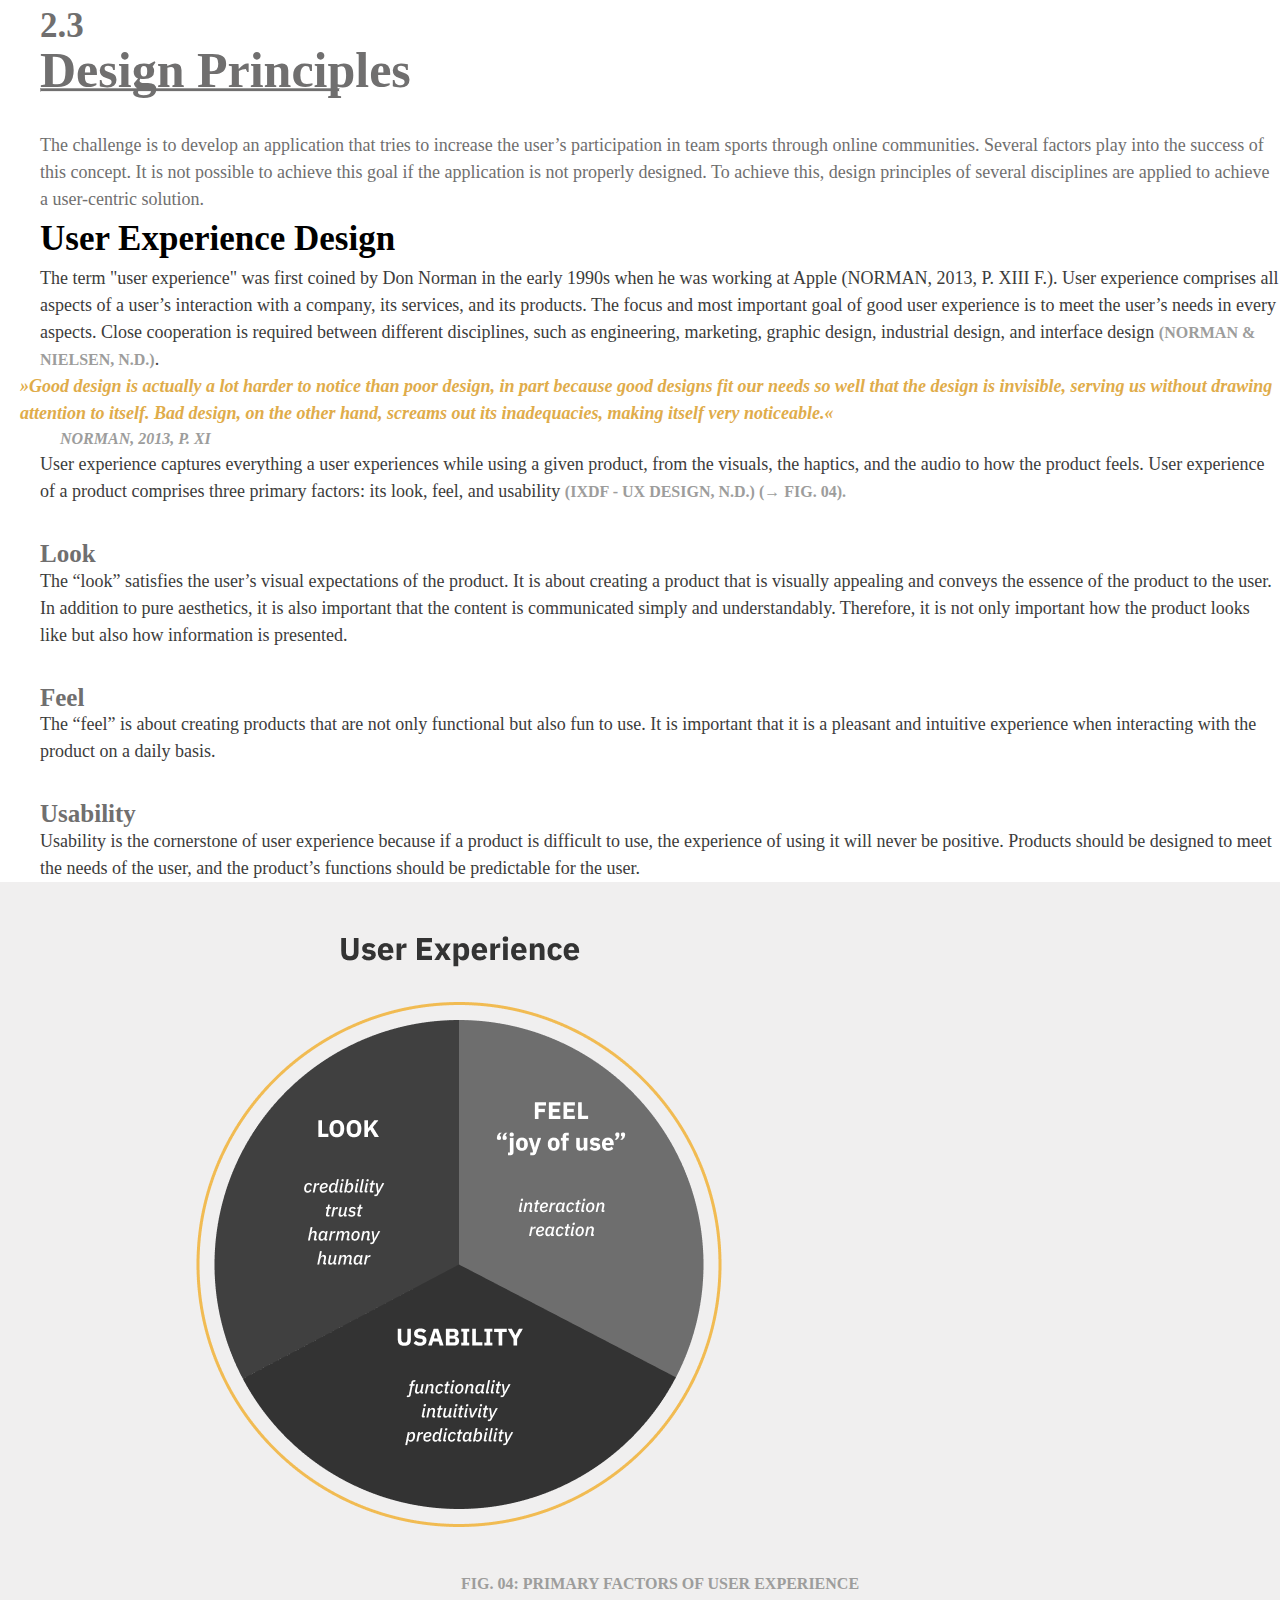
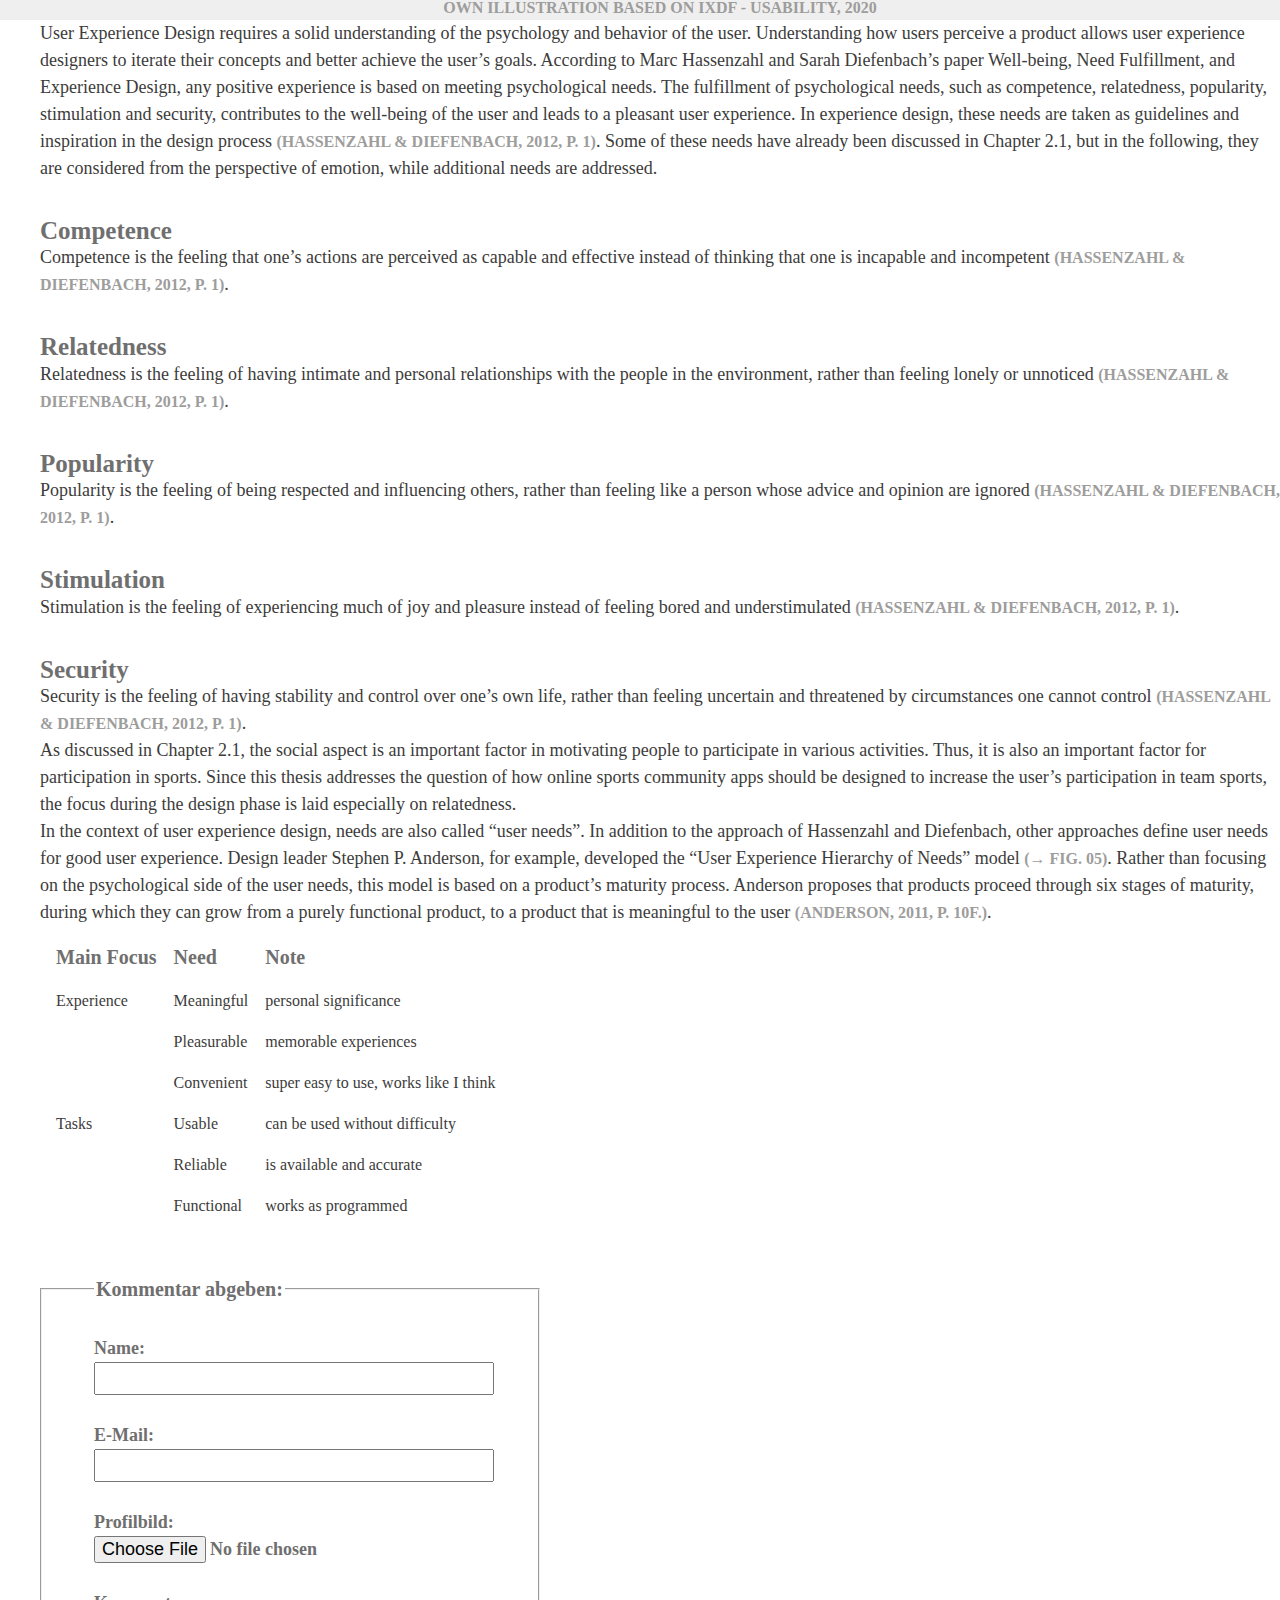
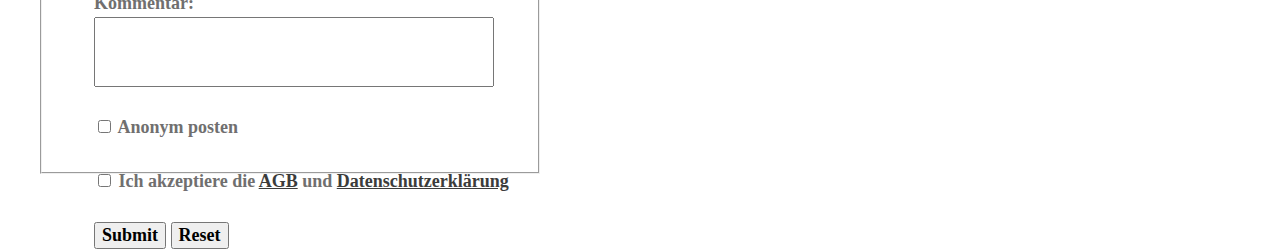
==== commit a342fb23: "structured css" ====
--- a/chapter/design-principles.html
+++ b/chapter/design-principles.html
@@ -9,7 +9,11 @@
     <meta http-equiv="X-UA-Compatible" content="IE=edge">
     <meta name="viewport" content="width=device-width, initial-scale=1.0">
     <title>Design Principles</title>
-    <link rel="stylesheet" href="style.css">
+    <link rel="stylesheet" href="../chapter/styles/reset.css">
+    <link rel="stylesheet" href="../chapter/styles/base.css">
+    <link rel="stylesheet" href="../chapter/styles/components.css">
+    <link rel="stylesheet" href="../chapter/styles/fonts.css">
+    <link rel="stylesheet" href="../chapter/styles/variables.css">
 
 </head>
 
--- a/chapter/styles/base.css
+++ b/chapter/styles/base.css
@@ -0,0 +1,130 @@
+body {
+    font-family: 'Times New Roman', Times, serif
+    font-style: italic;
+    font-weight: normal;
+}
+
+h1,
+h2,
+h3 {
+    color: #706F6F;
+    font-weight: bold;
+    margin-left: 40px;
+}
+
+h1 {
+    font-size: 50px;
+}
+
+h2 {
+    color: black;
+    font-size: 35px;
+}
+
+h3 {
+    font-size: 25px;
+    margin-top: 30px;
+    margin-bottom: -5px;
+}
+
+.chapter-number {
+    color: #706F6F;
+    margin-bottom: -20px;
+}
+
+blockquote {
+    color: #DFAC4A;
+    font-weight: bold;
+    font-style: italic;
+    font-size: 18px;
+    margin-left: 20px;
+}
+
+p {
+    color: #3C3C3B;
+    font-size: 18px;
+    margin-left: 40px;
+}
+
+.chapter-intro {
+    color: #706F6F;
+
+}
+
+figcaption {
+    color: #9D9D9C;
+    font-size: 16px;
+    margin-left: 40px;
+    font-weight: bold;
+}
+
+cite {
+    color: #9D9D9C;
+    font-size: 16px;
+    font-style: normal;
+    font-weight: bold;
+}
+
+hr {
+    background-color: #706F6F;
+    height: 4px;
+    width: 300px;
+    margin-left: 40px;
+    margin-top: -20px;
+    margin-bottom: 40px;
+}
+
+#user-experience-block {
+    text-align: center;
+    background-color: #F0EFEF;
+}
+
+table {
+    color: #3C3C3B;
+    font-size: 16px;
+    margin-left: 40px;
+    text-align: left;
+    border-spacing: 15px;
+}
+
+th {
+    color: #706F6F;
+    font-size: 20px;
+    border-radius: 0.25em;
+}
+
+form,
+legend {
+    color: #706F6F;
+    margin-left: 40px;
+    margin-bottom: 40px;
+    font-size: 18px;
+    font-weight: bold;
+}
+
+fieldset {
+    margin-top: 40px;
+    margin-left: 40px;
+    margin-bottom: 40px;
+    height: 500px;
+    width: 500px;
+}
+
+legend {
+    font-size: 20px;
+    margin-bottom: 25px;
+}
+
+a {
+    color: #3C3C3B;
+}
+
+#name,
+#email,
+#comment {
+    width: 400px;
+}
+
+#comment {
+    height: 70px;
+}--- a/chapter/styles/fonts.css
+++ b/chapter/styles/fonts.css
@@ -0,0 +1,9 @@
+@font-face {
+    font-family: IBM-Plex-Sans-Regular;
+    src: url(fonts/ibm-plex/IBMPlexSans-Regular.otf);
+}
+
+@font-face {
+    font-family: IBM-Plex-Serif;
+    src: url(fonts/ibm-plex/IBMPlexSerif-Regular.otf);
+}